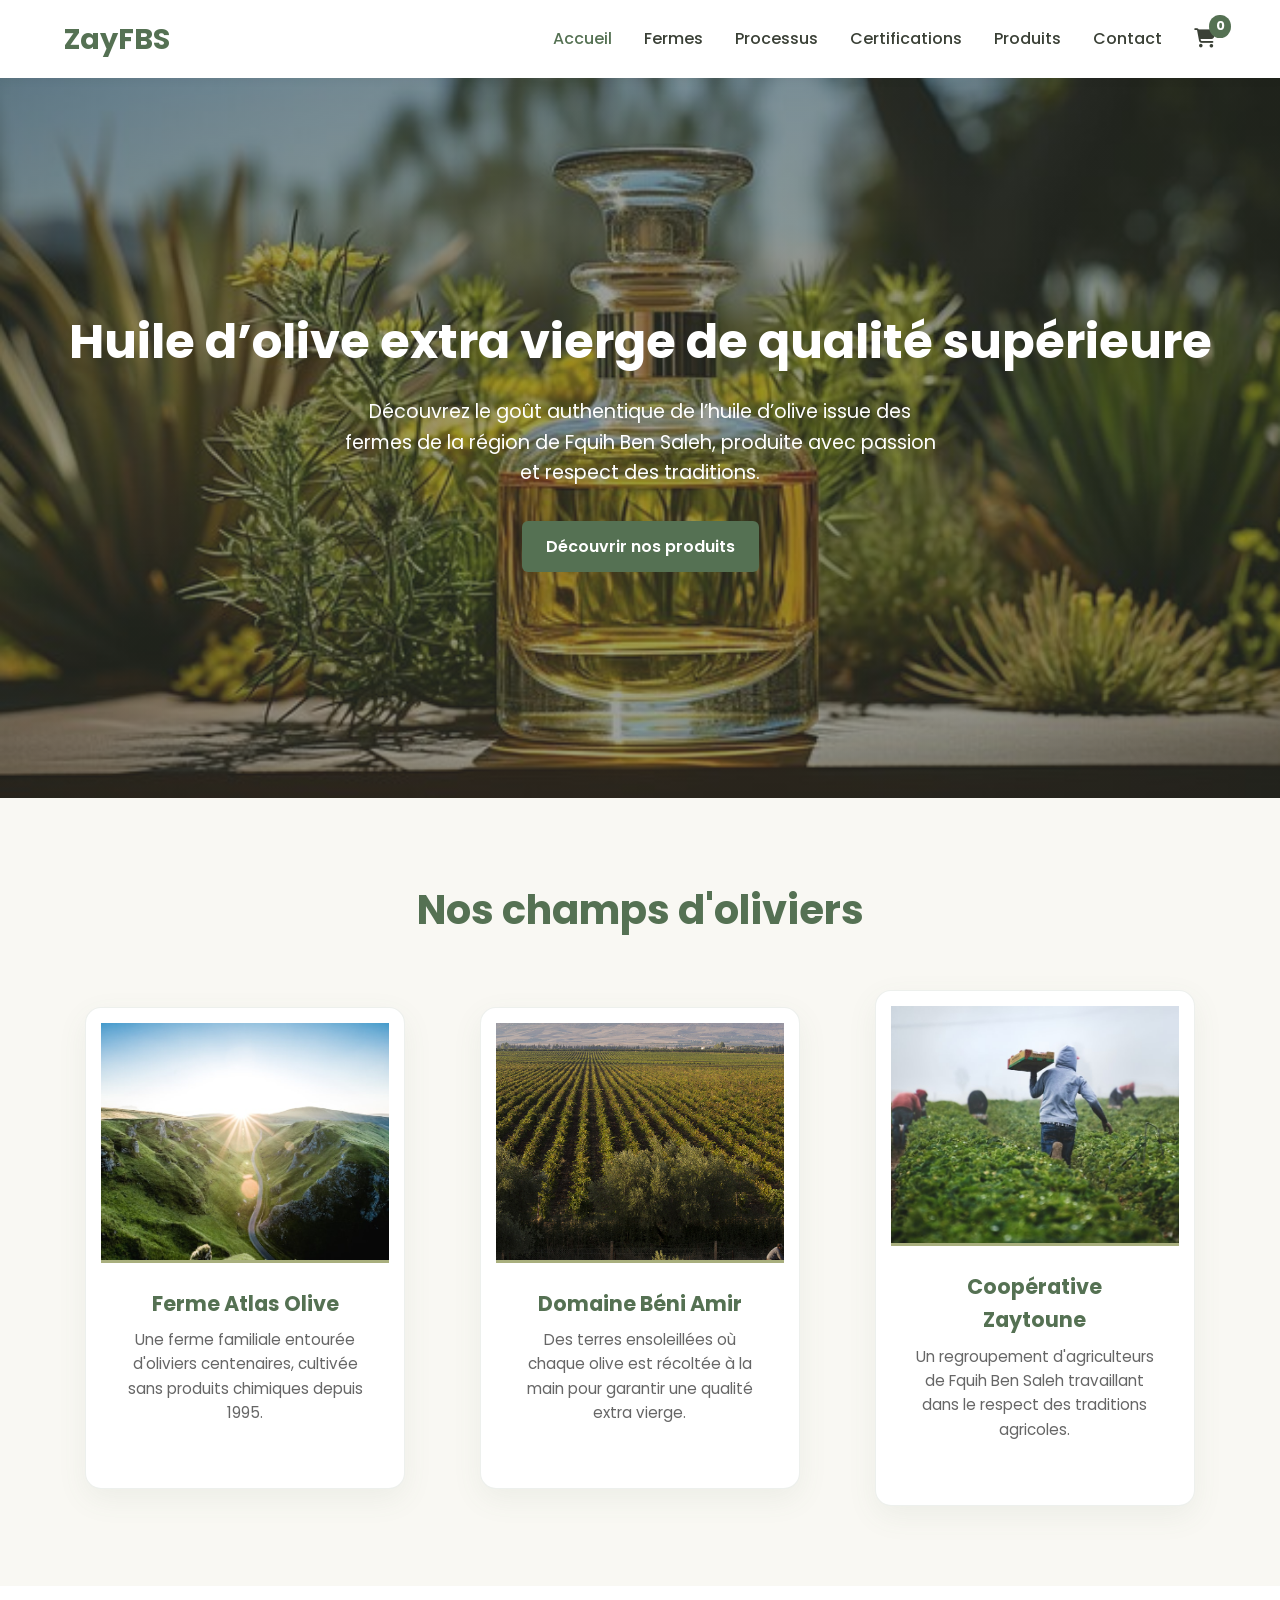
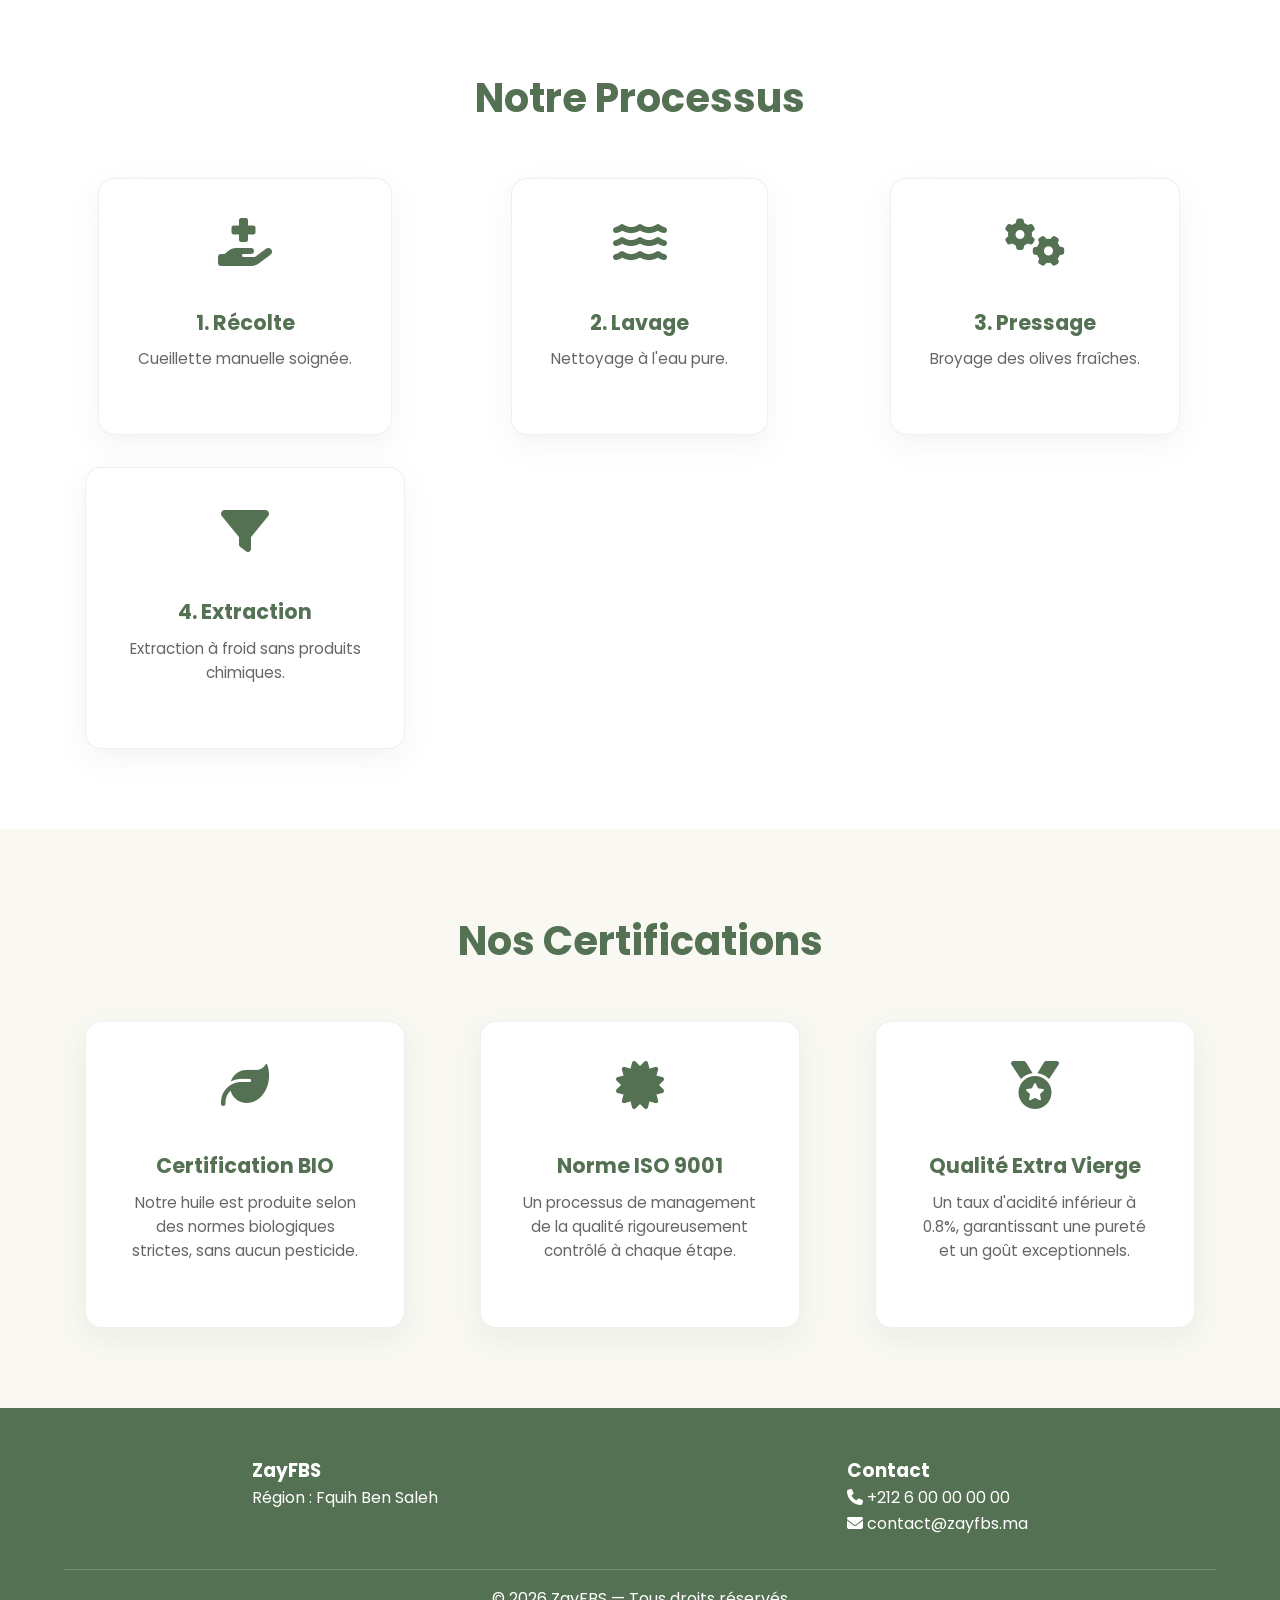
==== index.html @ 833e1318 "v22 commit" ====
<!DOCTYPE html>
<html lang="fr">
<head>
    <meta charset="UTF-8">
    <meta name="viewport" content="width=device-width, initial-scale=1.0">
    <title>ZayFBS - Huile d'olive d'excellence</title>
    <link rel="stylesheet" href="https://cdnjs.cloudflare.com/ajax/libs/font-awesome/6.4.0/css/all.min.css">
    <link rel="stylesheet" href="css/style.css">
</head>
<body>
    <nav class="navbar">
        <a href="index.html" class="logo">ZayFBS</a>
        <button class="hamburger" id="hamburger"><i class="fas fa-bars"></i></button>
        <ul class="nav-links" id="nav-links">
            <li><a href="index.html" class="active">Accueil</a></li>
            <li><a href="index.html#fermes">Fermes</a></li>
            <li><a href="index.html#processus">Processus</a></li>
            <li><a href="index.html#certifications">Certifications</a></li>
            <li><a href="produits.html">Produits</a></li>
            <li><a href="contact.html">Contact</a></li>
            <li>
                <a href="produits.html#panier" class="cart-icon">
                    <i class="fas fa-shopping-cart"></i>
                    <span class="cart-count" id="cart-counter">0</span>
                </a>
            </li>
        </ul>
    </nav>

    <header class="hero">
        <h1>Huile d’olive extra vierge de qualité supérieure</h1>
        <p>Découvrez le goût authentique de l’huile d’olive issue des fermes de la région de Fquih Ben Saleh, produite avec passion et respect des traditions.</p>
        <a href="produits.html" class="btn">Découvrir nos produits</a>
    </header>

    <section id="fermes" class="section">
        <h2 class="section-title">Nos champs d'oliviers</h2>
        <div class="grid">
            <div class="card">
                <img src="img/img1.jpg" alt="Ferme Atlas Olive">
                <div class="card-body">
                    <h3>Ferme Atlas Olive</h3>
                    <p>Une ferme familiale entourée d'oliviers centenaires, cultivée sans produits chimiques depuis 1995.</p>
                </div>
            </div>
            <div class="card">
                <img src="img/img2.jpg" alt="Domaine Béni Amir">
                <div class="card-body">
                    <h3>Domaine Béni Amir</h3>
                    <p>Des terres ensoleillées où chaque olive est récoltée à la main pour garantir une qualité extra vierge.</p>
                </div>
            </div>
            <div class="card">
                <img src="img/img3.jpg" alt="Coopérative Zaytoune">
                <div class="card-body">
                    <h3>Coopérative Zaytoune</h3>
                    <p>Un regroupement d'agriculteurs de Fquih Ben Saleh travaillant dans le respect des traditions agricoles.</p>
                </div>
            </div>
        </div>
    </section>

    <section id="processus" class="section" style="background-color: var(--bg);">
        <h2 class="section-title">Notre Processus</h2>
        <div class="grid">
            <div class="card">
                <i class="fas fa-hand-holding-medical card-icon"></i>
                <div class="card-body">
                    <h3>1. Récolte</h3>
                    <p>Cueillette manuelle soignée.</p>
                </div>
            </div>
            <div class="card">
                <i class="fas fa-water card-icon"></i>
                <div class="card-body">
                    <h3>2. Lavage</h3>
                    <p>Nettoyage à l'eau pure.</p>
                </div>
            </div>
            <div class="card">
                <i class="fas fa-cogs card-icon"></i>
                <div class="card-body">
                    <h3>3. Pressage</h3>
                    <p>Broyage des olives fraîches.</p>
                </div>
            </div>
            <div class="card">
                <i class="fas fa-filter card-icon"></i>
                <div class="card-body">
                    <h3>4. Extraction</h3>
                    <p>Extraction à froid sans produits chimiques.</p>
                </div>
            </div>
        </div>
    </section>

    <section id="certifications" class="section">
        <h2 class="section-title">Nos Certifications</h2>
        <div class="grid">
            <div class="card">
                <i class="fas fa-leaf card-icon"></i>
                <div class="card-body">
                    <h3>Certification BIO</h3>
                    <p>Notre huile est produite selon des normes biologiques strictes, sans aucun pesticide.</p>
                </div>
            </div>
            <div class="card">
                <i class="fas fa-certificate card-icon"></i>
                <div class="card-body">
                    <h3>Norme ISO 9001</h3>
                    <p>Un processus de management de la qualité rigoureusement contrôlé à chaque étape.</p>
                </div>
            </div>
            <div class="card">
                <i class="fas fa-medal card-icon"></i>
                <div class="card-body">
                    <h3>Qualité Extra Vierge</h3>
                    <p>Un taux d'acidité inférieur à 0.8%, garantissant une pureté et un goût exceptionnels.</p>
                </div>
            </div>
        </div>
    </section>


<!-- PAGE CONTENT -->

<!-- 🛒 CART SIDEBAR -->
<div id="cart-sidebar" class="cart-sidebar">

  <div class="cart-header">
    <h2>Votre Panier</h2>
    <button onclick="closeCart()">✖</button>
  </div>

  <table class="cart-table">
    <tbody id="cart-body"></tbody>
  </table>

  <h3>Total: <span id="cart-total">0</span> MAD</h3>

</div>




    <footer>
        <div class="footer-content">
            <div>
                <h3>ZayFBS</h3>
                <p>Région : Fquih Ben Saleh</p>
            </div>
            <div>
                <h3>Contact</h3>
                <p><i class="fas fa-phone"></i> +212 6 00 00 00 00</p>
                <p><i class="fas fa-envelope"></i> contact@zayfbs.ma</p>
            </div>
        </div>
        <div class="footer-bottom">
            <p>&copy; 2026 ZayFBS — Tous droits réservés</p>
        </div>
    </footer>

    <script src="js/products.js"></script>
<script src="js/cart.js"></script>
<script src="js/main.js"></script>
</body>
</html>
---- css/style.css ----
/* =========================================
   VARIABLES (Couleurs douces et naturelles)
   ========================================= */
@import url("https://fonts.googleapis.com/css2?family=Poppins:wght@300;400;500;600;700&display=swap");

:root {
  --primary: #557153; /* Vert sauge / Olive doux */
  --secondary: #a9af7e; /* Vert pistache très doux */
  --accent: #f9f8f3; /* Fond crème très agréable pour les yeux */
  --text: #3a4036; /* Gris-vert foncé au lieu du noir pur */
  --bg: #ffffff; /* Blanc pur pour les cartes */
  --danger: #d27668; /* Rouge doux / terre cuite */
  --shadow: 0 10px 30px rgba(85, 113, 83, 0.08); /* Ombre colorée très subtile */
  --transition: all 0.3s ease;
}

* {
  margin: 0;
  padding: 0;
  box-sizing: border-box;
  font-family: "Poppins", sans-serif;
}

body {
  background-color: var(--accent); /* Fond crème qui repose les yeux */
  color: var(--text);
  line-height: 1.6;
  display: flex;
  flex-direction: column;
  min-height: 100vh;
}

/* =========================================
   NAVBAR
   ========================================= */
.navbar {
  background-color: var(--bg);
  padding: 1rem 5%;
  display: flex;
  justify-content: space-between;
  align-items: center;
  position: sticky;
  top: 0;
  z-index: 1000;
  box-shadow: 0 2px 10px rgba(0, 0, 0, 0.05);
}

.logo {
  font-size: 1.8rem;
  font-weight: 700;
  color: var(--primary);
  text-decoration: none;
}

.nav-links {
  list-style: none;
  display: flex;
  gap: 2rem;
  align-items: center;
}

.nav-links a {
  text-decoration: none;
  color: var(--text);
  font-weight: 500;
  transition: var(--transition);
}

.nav-links a:hover,
.nav-links a.active {
  color: var(--primary);
}

.cart-icon {
  position: relative;
  font-size: 1.2rem;
}

.cart-count {
  position: absolute;
  top: -10px;
  right: -15px;
  background-color: var(--primary);
  color: white;
  border-radius: 50%;
  padding: 0.1rem 0.4rem;
  font-size: 0.8rem;
  font-weight: bold;
}

.hamburger {
  display: none;
  background: none;
  border: none;
  font-size: 1.5rem;
  color: var(--primary);
  cursor: pointer;
}

/* =========================================
   HERO SECTION
   ========================================= */
.hero {
  height: 80vh;
  background:
    linear-gradient(rgba(58, 64, 54, 0.5), rgba(58, 64, 54, 0.5)),
    url("../img/hero.jpg") center/cover;
  display: flex;
  flex-direction: column;
  justify-content: center;
  align-items: center;
  text-align: center;
  color: white;
  padding: 0 20px;
}

.hero h1 {
  font-size: 3rem;
  margin-bottom: 1rem;
}

.hero p {
  font-size: 1.2rem;
  margin-bottom: 2rem;
  max-width: 600px;
}

/* =========================================
   SECTIONS & GRID
   ========================================= */
.section {
  padding: 5rem 5%;
}

.section-title {
  text-align: center;
  color: var(--primary);
  font-size: 2.5rem;
  margin-bottom: 3rem;
}

.grid {
  display: grid;
  grid-template-columns: repeat(auto-fit, minmax(300px, 1fr));
  gap: 2rem;
}

/* =========================================
   CARTES "PRO" (Fermes et Produits)
   ========================================= */
.card {
  display: flex;
  flex-direction: column;

  background: var(--bg, white);

  border-radius: 16px;

  overflow: hidden;

  padding: 15px;

  text-align: center;

  border: 1px solid rgba(85, 113, 83, 0.1);

  box-shadow: var(--shadow, 0 4px 10px rgba(0, 0, 0, 0.1));

  transition: var(--transition, 0.3s);

  max-width: 320px;

  margin: auto;
}

.card:hover {
  transform: translateY(-8px);
  box-shadow: 0 15px 35px rgba(85, 113, 83, 0.15);
}

.card img {
  width: 100%;
  height: 240px;
  object-fit: cover;
  border-bottom: 3px solid var(--secondary);
}

.card-body {
  padding: 1.5rem;
  display: flex;
  flex-direction: column;
  flex-grow: 1;
}

.card h3 {
  font-size: 1.3rem;
  margin-bottom: 0.5rem;
  color: var(--primary);
}

.card p {
  color: #666;
  font-size: 0.95rem;
  margin-bottom: 1.5rem;
}

.card-icon {
  font-size: 3rem;
  color: var(--primary);
  margin: 1.5rem 0 1rem 0;
}

/* =========================================
   BOUTONS & FORMULAIRES
   ========================================= */
.btn {
  padding: 0.8rem 1.5rem;
  background-color: var(--primary);
  color: white;
  border: none;
  border-radius: 6px;
  cursor: pointer;
  font-weight: 600;
  text-decoration: none;
  transition: var(--transition);
  display: inline-block;
}

.btn:hover {
  background-color: #3f543e;
}
.btn-outline {
  background-color: transparent;
  border: 2px solid var(--primary);
  color: var(--primary);
}
.btn-outline:hover {
  background-color: var(--primary);
  color: white;
}
.btn-danger {
  background-color: var(--danger);
}
.btn-danger:hover {
  background-color: #b35e51;
}

.form-container {
  background: var(--bg);
  padding: 2rem;
  border-radius: 12px;
  box-shadow: var(--shadow);
  max-width: 600px;
  margin: 0 auto 2rem auto;
}

.form-group {
  margin-bottom: 1.5rem;
  text-align: left;
}

.form-group label {
  display: block;
  font-weight: 500;
  margin-bottom: 0.5rem;
}

.form-group input,
.form-group textarea {
  width: 100%;
  padding: 0.8rem;
  border: 1px solid #ddd;
  border-radius: 6px;
  font-family: inherit;
}

.form-group input:focus,
.form-group textarea:focus {
  outline: none;
  border-color: var(--primary);
}

/* =========================================
   TABLEAU DU PANIER
   ========================================= */
.cart-table {
  width: 100%;
  border-collapse: collapse;
  background: var(--bg);
  box-shadow: var(--shadow);
  border-radius: 8px;
  overflow: hidden;
}

.cart-table th,
.cart-table td {
  padding: 1rem;
  text-align: left;
  border-bottom: 1px solid #eee;
}

.cart-table th {
  background-color: var(--primary);
  color: white;
}

.qty-btn {
  background: var(--secondary);
  color: white;
  border: none;
  padding: 5px 10px;
  border-radius: 4px;
  cursor: pointer;
  font-weight: bold;
}

/* =========================================
   FOOTER
   ========================================= */
footer {
  background-color: var(--primary);
  color: white;
  padding: 3rem 5% 1rem;
  margin-top: auto;
}

.footer-content {
  display: flex;
  justify-content: space-around;
  flex-wrap: wrap;
  gap: 2rem;
  margin-bottom: 2rem;
}

.footer-bottom {
  text-align: center;
  padding-top: 1rem;
  border-top: 1px solid rgba(255, 255, 255, 0.2);
}

/* =========================================
   RESPONSIVE
   ========================================= */
@media (max-width: 768px) {
  .hamburger {
    display: block;
  }

  .nav-links {
    position: absolute;
    top: 100%;
    left: 0;
    width: 100%;
    background: var(--bg);
    flex-direction: column;
    padding: 2rem 0;
    box-shadow: var(--shadow);
    display: none;
  }

  .nav-links.active {
    display: flex;
  }
  .hero h1 {
    font-size: 2rem;
  }
  .cart-table {
    display: block;
    overflow-x: auto;
  }
}

/* button  page  product panier */
.card button {
  margin: 5px 5px 0 5px;
  padding: 8px 12px;
  border: none;
  border-radius: 6px;
  cursor: pointer;
  font-weight: 600;
  transition: var(--transition);
}

/* ADD TO CART BUTTON */
.card button:first-of-type {
  background-color: var(--primary);
  color: white;
}

.card button:first-of-type:hover {
  background-color: #3f543e;
}

/* EDIT BUTTON */
.card button:nth-of-type(2) {
  background-color: var(--secondary);
  color: white;
}

.card button:nth-of-type(2):hover {
  opacity: 0.85;
}

/* DELETE BUTTON */
.card button:nth-of-type(3) {
  background-color: var(--danger);
  color: white;
}

.card button:nth-of-type(3):hover {
  opacity: 0.85;
}

.cart-table button {
  padding: 5px 10px;
  border: none;
  border-radius: 4px;
  cursor: pointer;
  font-weight: bold;
  transition: var(--transition);
}

.cart-table button:hover {
  opacity: 0.8;
}

/* minus / plus */
.cart-table button:first-of-type {
  background: var(--secondary);
  color: white;
}

.cart-table button:last-of-type {
  background: var(--primary);
  color: white;
}

.cart-table td button {
  background: var(--danger);
  color: white;
}



.cart-sidebar {
  position: fixed;
  top: 0;
  right: -100%;

  width: 360px;
  max-width: 100%;
  height: 100vh;

  background: #fff;
  z-index: 9999;

  box-shadow: -10px 0 25px rgba(0,0,0,0.15);

  transition: right 0.3s ease;

  display: flex;
  flex-direction: column;

  overflow: hidden;
}

.cart-sidebar.active {
  right: 0;
}

/* HEADER */
.cart-header {
  flex-shrink: 0;
  display: flex;
  justify-content: space-between;
  align-items: center;

  padding: 15px;
  border-bottom: 1px solid #eee;
}

/* BODY */
.cart-body {
  flex: 1;
  overflow-y: auto;

  padding: 10px 15px;
}

/* TABLE FIX */
.cart-table {
  width: 100%;
  border-collapse: collapse;
}

.cart-table td {
  padding: 8px 0;
  font-size: 14px;
  border-bottom: 1px solid #eee;
}

/* FOOTER */
.cart-footer {
  flex-shrink: 0;
  padding: 15px;

  border-top: 1px solid #eee;

  display: flex;
  justify-content: space-between;
  align-items: center;
}


.qty-btn,
.cart-table button {
  width: 24px;
  height: 24px;

  border-radius: 50%;

  background: #557153;
  color: white;

  font-size: 13px;
  font-weight: bold;

  border: none;

  display: inline-flex;
  justify-content: center;
  align-items: center;

  cursor: pointer;

  margin: 0 4px;
}

.qty-btn:hover,
.cart-table button:hover {
  background: #3f543e;
  transform: scale(1.1);
}




.cart-header button {
  width: 28px;
  height: 28px;

  border: none;
  border-radius: 50%;

  background: #f1f1f1;
  color: #3a4036;

  font-size: 16px;
  font-weight: bold;

  display: flex;
  align-items: center;
  justify-content: center;

  cursor: pointer;

  transition: 0.2s;
}

.cart-header button:hover {
  background: #d27668;
  color: white;
  transform: scale(1.1);
}
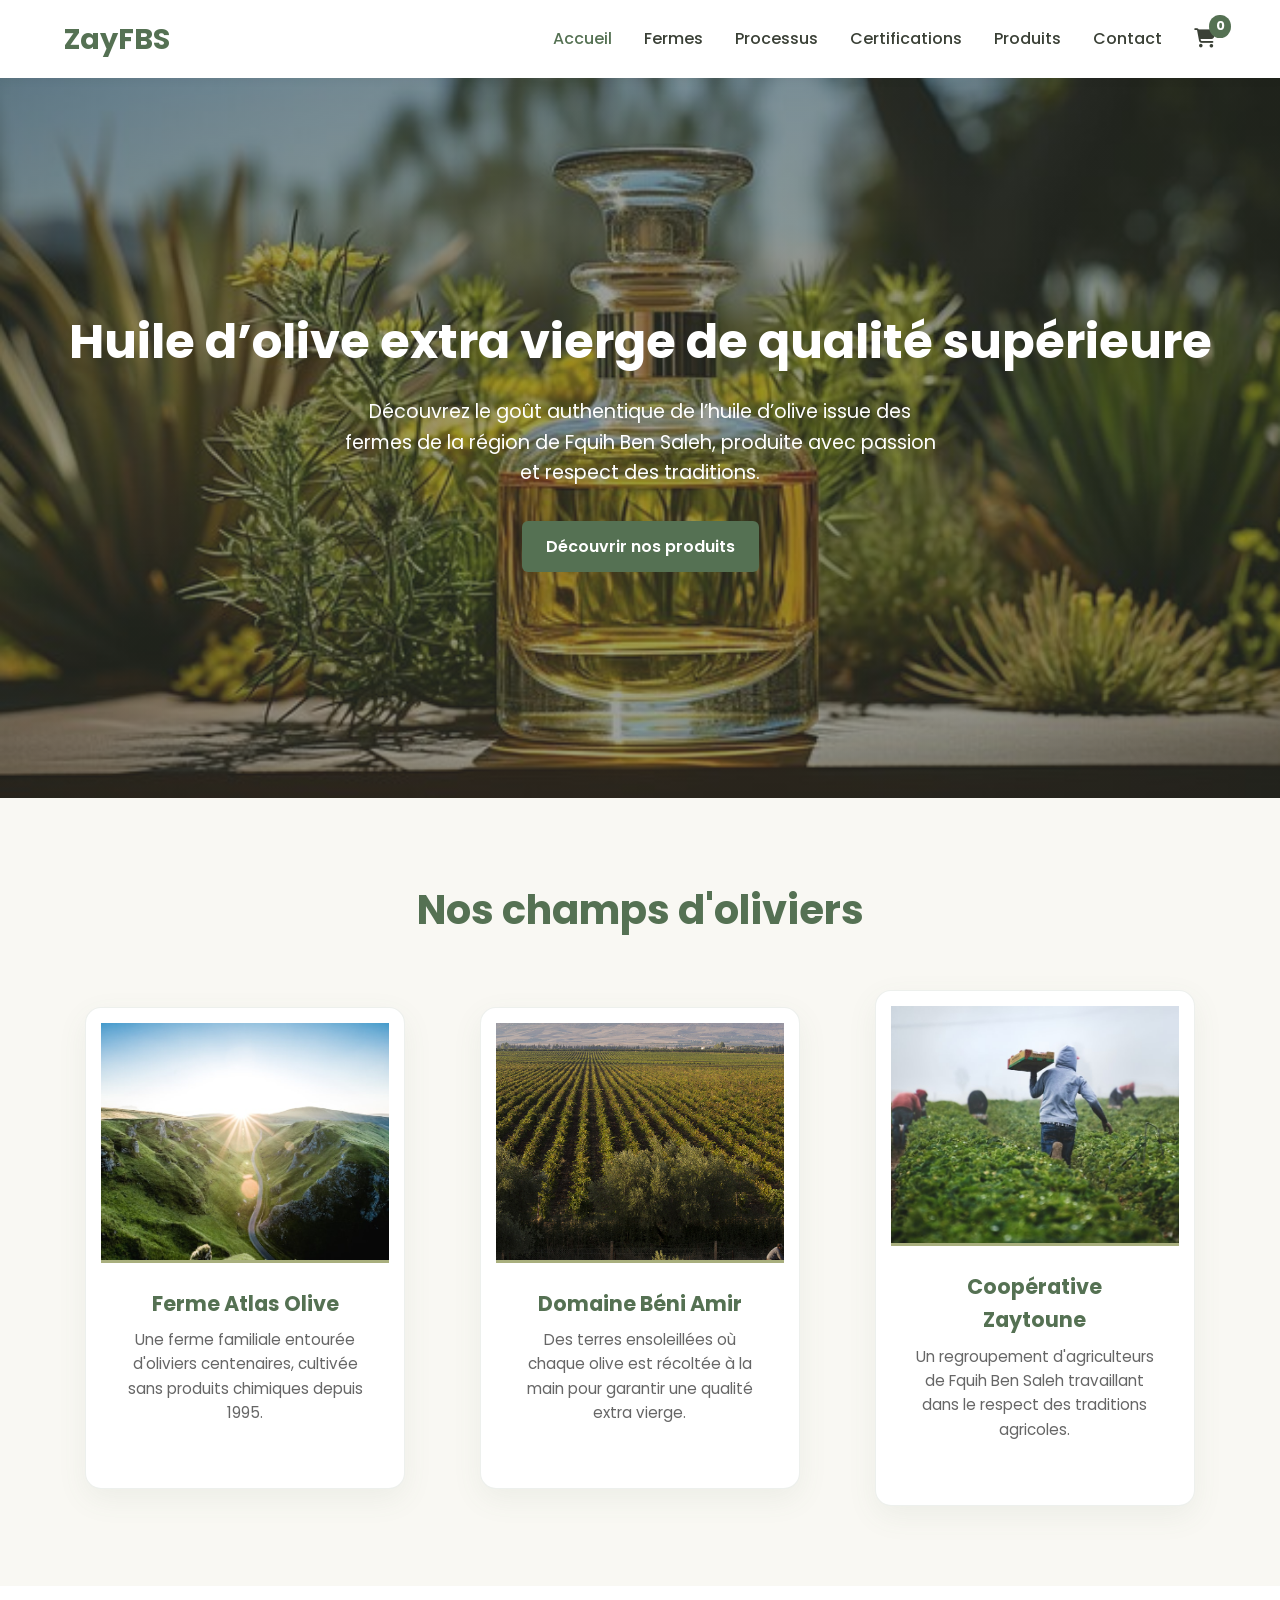
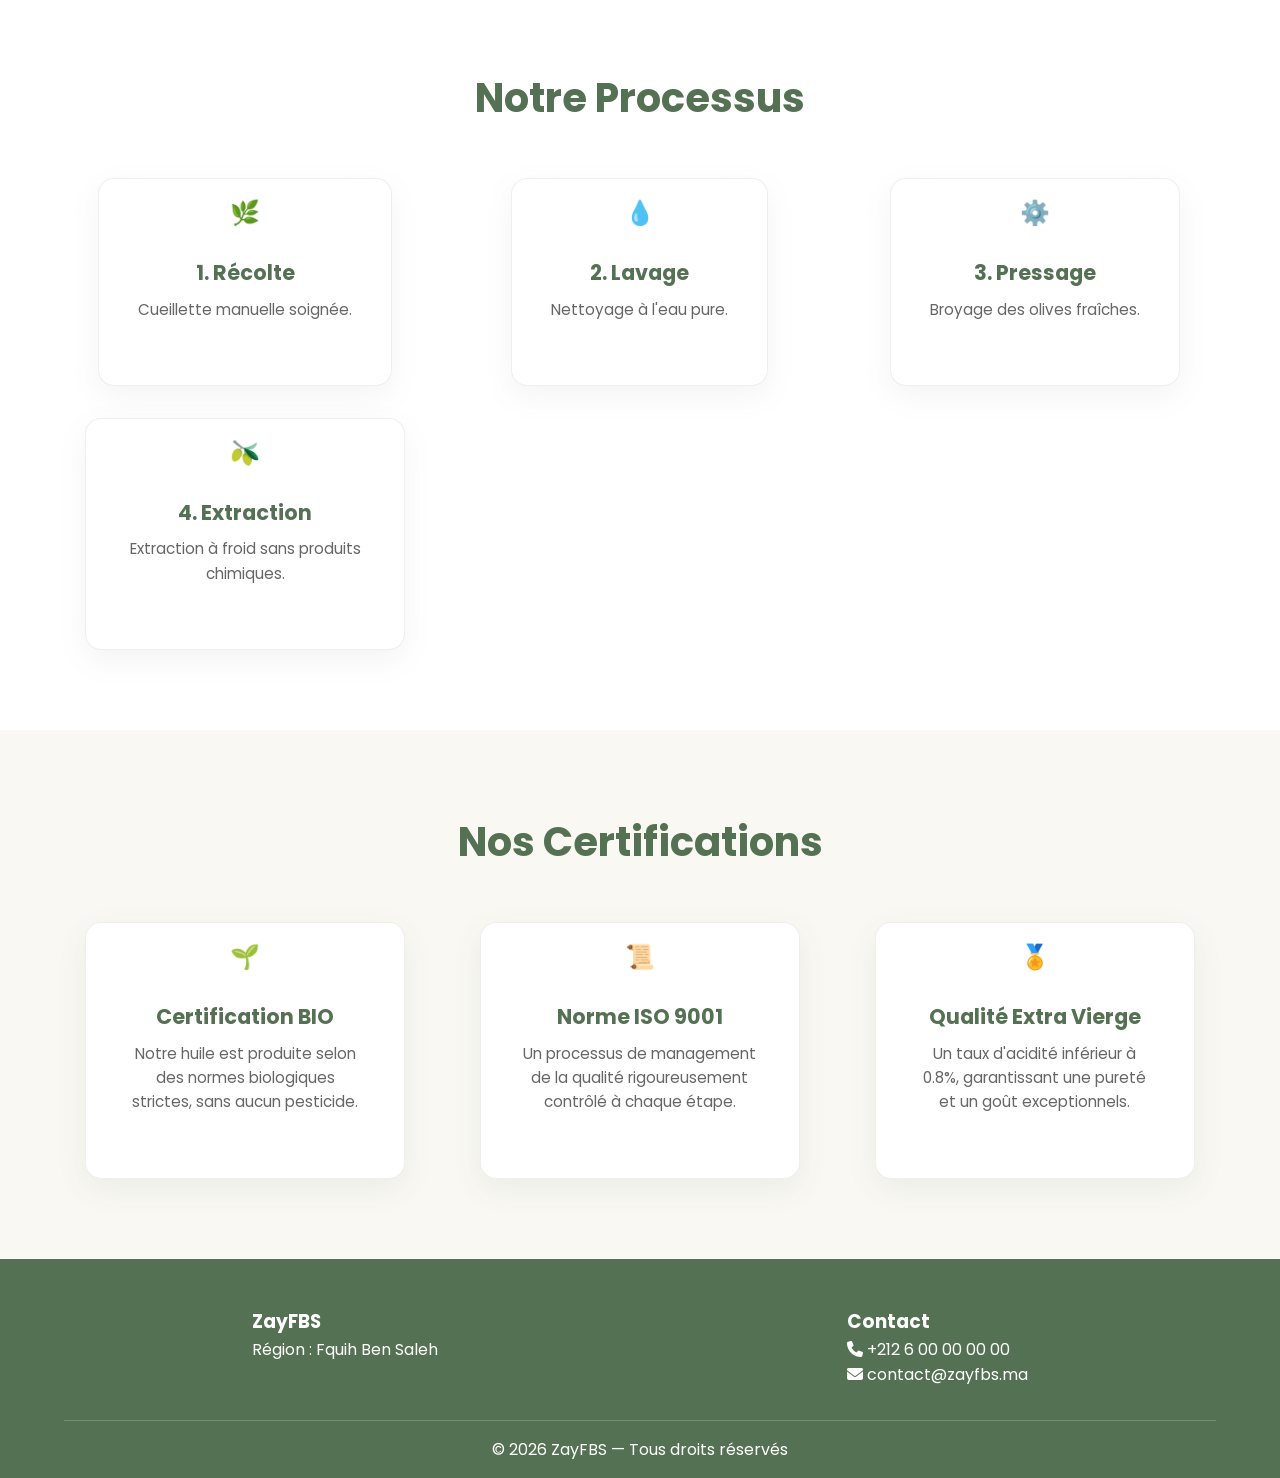
==== commit 49d5b380: "Ajout section processus et certifications avec emojis" ====
--- a/index.html
+++ b/index.html
@@ -61,65 +61,65 @@
     </section>
 
     <section id="processus" class="section" style="background-color: var(--bg);">
-        <h2 class="section-title">Notre Processus</h2>
-        <div class="grid">
-            <div class="card">
-                <i class="fas fa-hand-holding-medical card-icon"></i>
-                <div class="card-body">
-                    <h3>1. Récolte</h3>
-                    <p>Cueillette manuelle soignée.</p>
-                </div>
-            </div>
-            <div class="card">
-                <i class="fas fa-water card-icon"></i>
-                <div class="card-body">
-                    <h3>2. Lavage</h3>
-                    <p>Nettoyage à l'eau pure.</p>
-                </div>
-            </div>
-            <div class="card">
-                <i class="fas fa-cogs card-icon"></i>
-                <div class="card-body">
-                    <h3>3. Pressage</h3>
-                    <p>Broyage des olives fraîches.</p>
-                </div>
-            </div>
-            <div class="card">
-                <i class="fas fa-filter card-icon"></i>
-                <div class="card-body">
-                    <h3>4. Extraction</h3>
-                    <p>Extraction à froid sans produits chimiques.</p>
-                </div>
+    <h2 class="section-title">Notre Processus</h2>
+    <div class="grid">
+        <div class="card">
+            <h1>🌿</h1>
+            <div class="card-body">
+                <h3>1. Récolte</h3>
+                <p>Cueillette manuelle soignée.</p>
             </div>
         </div>
-    </section>
+        <div class="card">
+            <h1>💧</h1>
+            <div class="card-body">
+                <h3>2. Lavage</h3>
+                <p>Nettoyage à l'eau pure.</p>
+            </div>
+        </div>
+        <div class="card">
+            <h1>⚙️</h1>
+            <div class="card-body">
+                <h3>3. Pressage</h3>
+                <p>Broyage des olives fraîches.</p>
+            </div>
+        </div>
+        <div class="card">
+            <h1>🫒</h1>
+            <div class="card-body">
+                <h3>4. Extraction</h3>
+                <p>Extraction à froid sans produits chimiques.</p>
+            </div>
+        </div>
+    </div>
+</section>
 
     <section id="certifications" class="section">
-        <h2 class="section-title">Nos Certifications</h2>
-        <div class="grid">
-            <div class="card">
-                <i class="fas fa-leaf card-icon"></i>
-                <div class="card-body">
-                    <h3>Certification BIO</h3>
-                    <p>Notre huile est produite selon des normes biologiques strictes, sans aucun pesticide.</p>
-                </div>
-            </div>
-            <div class="card">
-                <i class="fas fa-certificate card-icon"></i>
-                <div class="card-body">
-                    <h3>Norme ISO 9001</h3>
-                    <p>Un processus de management de la qualité rigoureusement contrôlé à chaque étape.</p>
-                </div>
-            </div>
-            <div class="card">
-                <i class="fas fa-medal card-icon"></i>
-                <div class="card-body">
-                    <h3>Qualité Extra Vierge</h3>
-                    <p>Un taux d'acidité inférieur à 0.8%, garantissant une pureté et un goût exceptionnels.</p>
-                </div>
+    <h2 class="section-title">Nos Certifications</h2>
+    <div class="grid">
+        <div class="card">
+            <h1>🌱</h1>
+            <div class="card-body">
+                <h3>Certification BIO</h3>
+                <p>Notre huile est produite selon des normes biologiques strictes, sans aucun pesticide.</p>
             </div>
         </div>
-    </section>
+        <div class="card">
+            <h1>📜</h1>
+            <div class="card-body">
+                <h3>Norme ISO 9001</h3>
+                <p>Un processus de management de la qualité rigoureusement contrôlé à chaque étape.</p>
+            </div>
+        </div>
+        <div class="card">
+            <h1>🏅</h1>
+            <div class="card-body">
+                <h3>Qualité Extra Vierge</h3>
+                <p>Un taux d'acidité inférieur à 0.8%, garantissant une pureté et un goût exceptionnels.</p>
+            </div>
+        </div>
+    </div>
+</section>
 
 
 <!-- PAGE CONTENT -->
@@ -139,7 +139,6 @@
   <h3>Total: <span id="cart-total">0</span> MAD</h3>
 
 </div>
-
 
 
 
